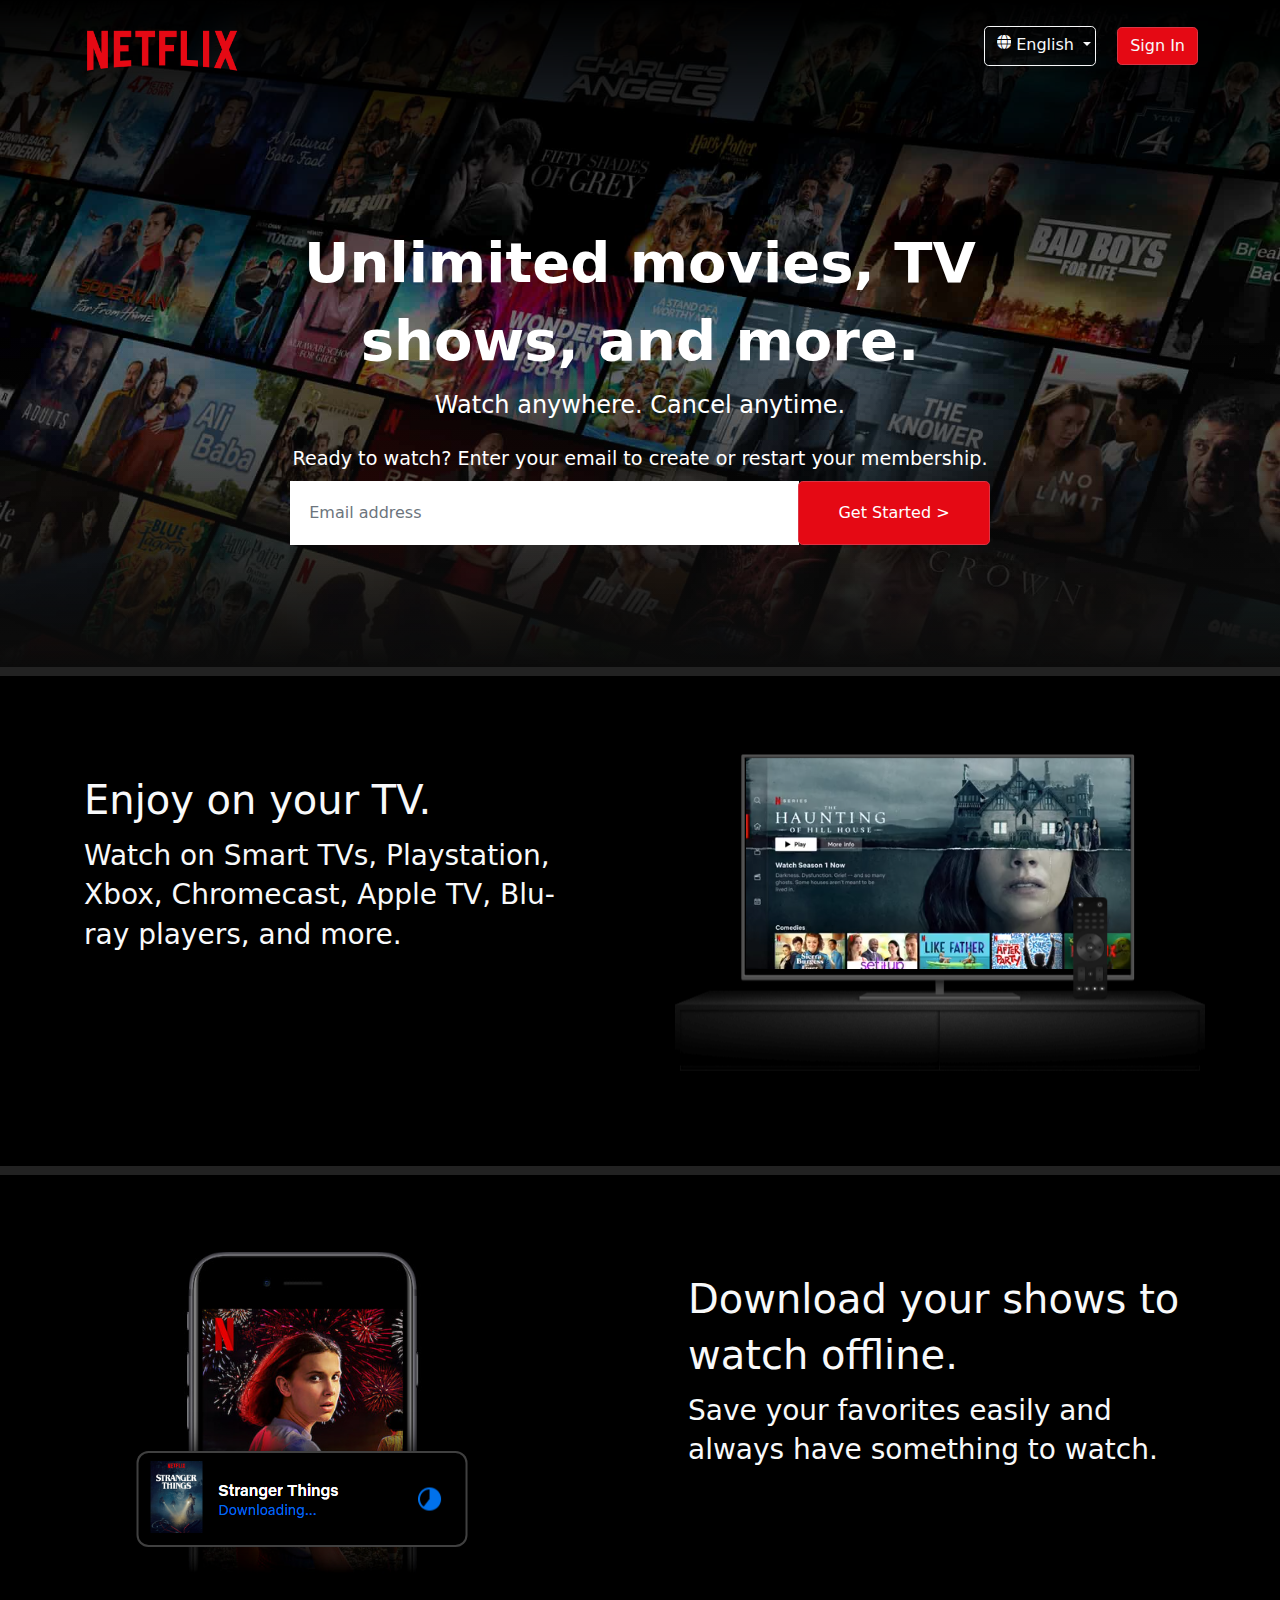
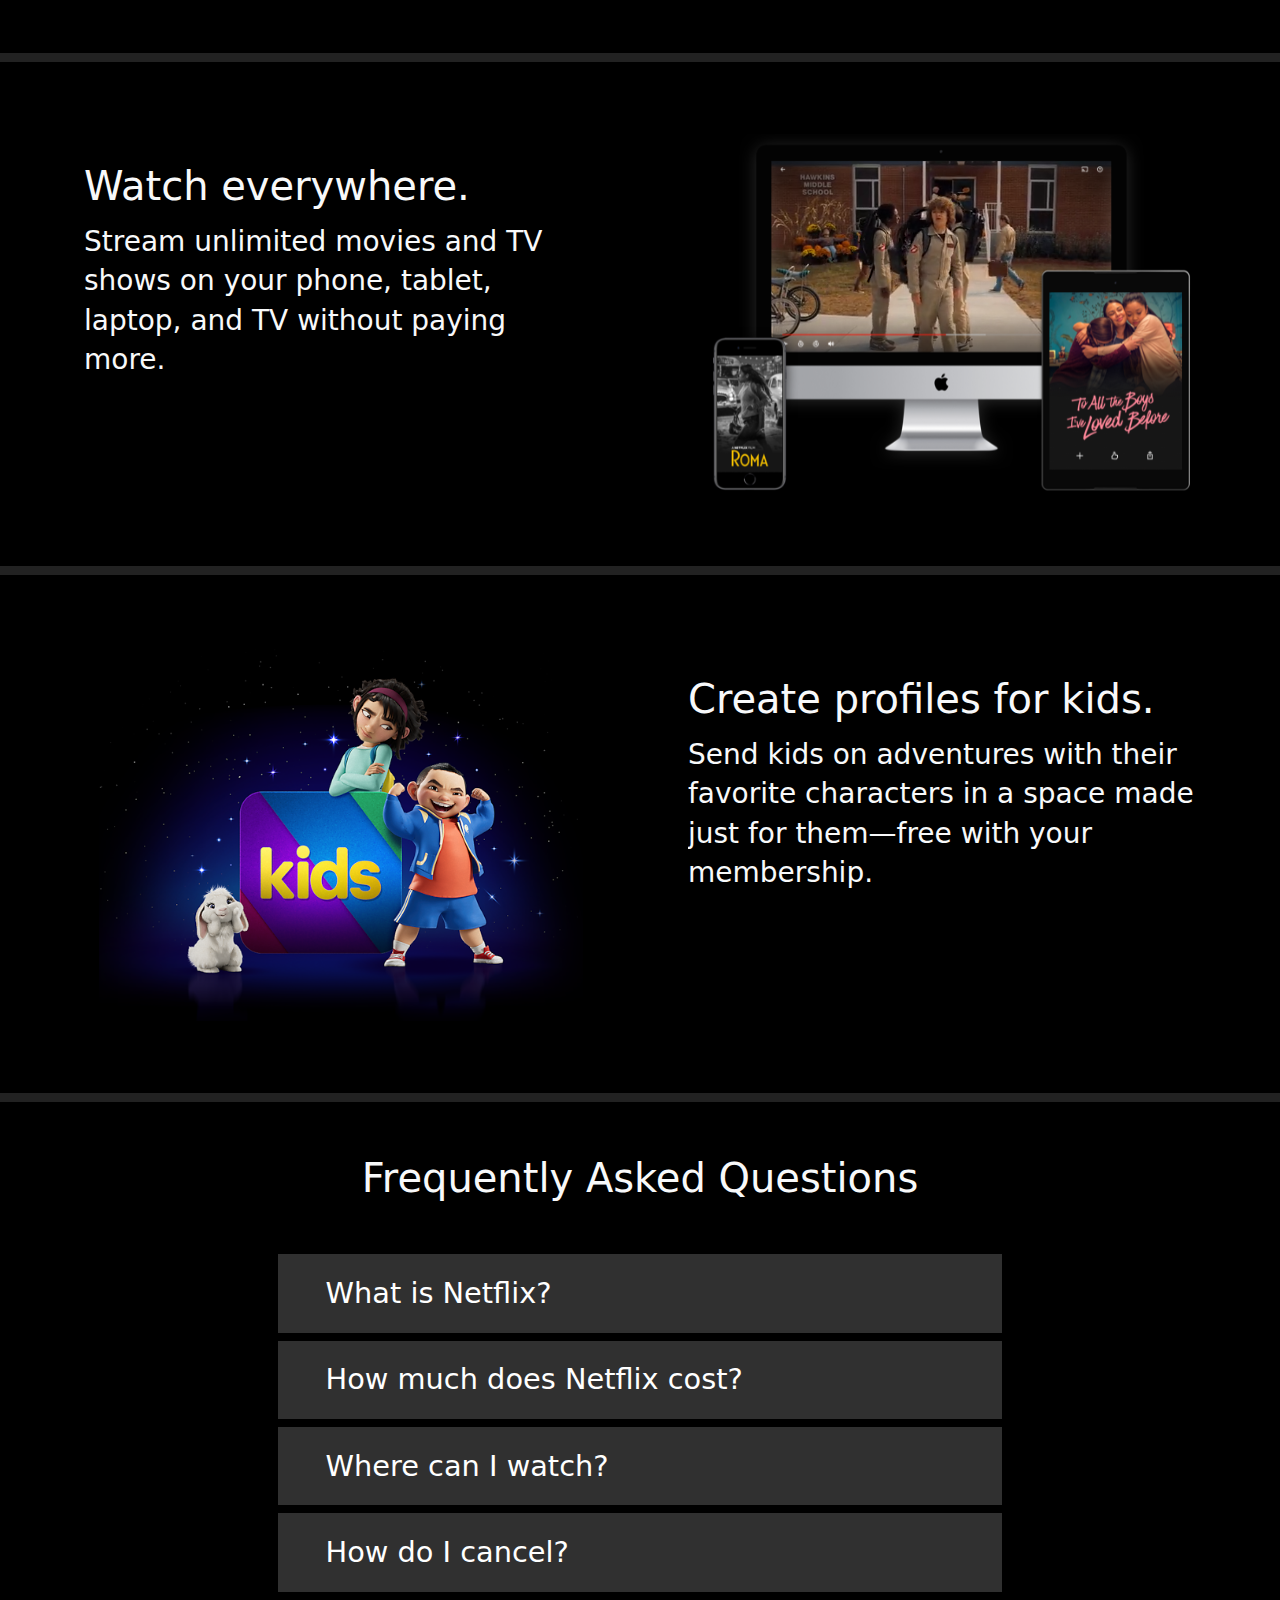
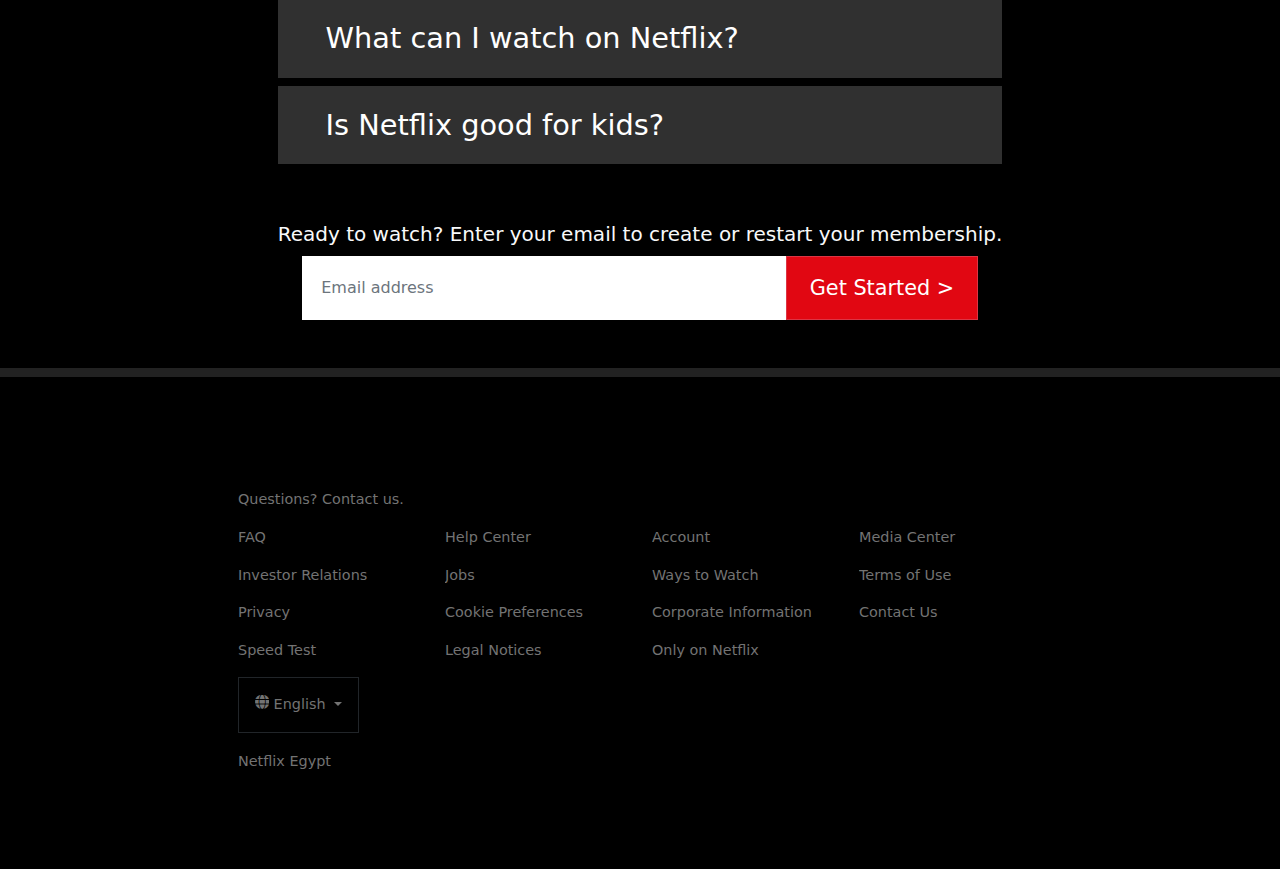
==== index.html @ 87dd5fca "Add Project Files" ====
<!DOCTYPE html>
<html lang="en">
  <head>
    <meta charset="UTF-8" />
    <meta http-equiv="X-UA-Compatible" content="IE=edge" />
    <meta name="viewport" content="width=device-width, initial-scale=1.0" />
    <title>Netflix Egypt - Watch TV Shows Online, Watch Movies Online</title>
    <link rel="icon" type="image/x-icon" href="/img/favi.ico" />
    <!-- BootStrap Css -->
    <link rel="stylesheet" href="bootstrap-5.2.1-dist/css/bootstrap.css" />
    <!-- BootStrap JS -->
    <script src="bootstrap-5.2.1-dist/js/bootstrap.js"></script>
    <!-- Main Style  -->
    <link rel="stylesheet" href="style.css" />
    <!-- Mobile Style -->
    <link
      rel="stylesheet"
      href="mobile.css"
      media="screen and (max-width: 500px)"
    />
    <!-- Tablet Style  -->
    <link
      rel="stylesheet"
      href="tablet.css"
      media="screen and (min-width: 501px) and (max-width: 768px)"
    />
    <!-- FontAwesome -->
    <link rel="stylesheet" href="all.min.css" />
  </head>
  <body>
    <!-- Start Header  -->
    <header id="main-header">
      <div class="container">
        <div class="d-flex justify-content-between">
          <img src="img/Logonetflix.png" alt="logo" id="logo" class="" />
          <div class=""></div>
          <!-- DropDown Menu Start -->
          <div class="text-end">
            <a
              class="btn btn-outline-light dropdown-toggle"
              href="#"
              role="button"
              data-bs-toggle="dropdown"
              aria-expanded="true"
            >
              <i class="fa-solid fa-globe"></i> English
            </a>

            <button type="button" class="btn btn-danger ms-3">
              <a
                class="text-light"
                href="signin.html"
                style="text-decoration: none"
                >Sign In</a
              >
            </button>
          </div>
          <!-- DropDown Menu End -->
        </div>
        <div class="container">
          <!-- Content in Header Start  -->
          <div class="content-header">
            <h1 class="display-4">
              Unlimited movies, TV <br />
              shows, and more.
            </h1>
            <h4>Watch anywhere. Cancel anytime.</h4>
            <h6 class="mt-3">
              Ready to watch? Enter your email to create or restart your
              membership.
            </h6>
            <!-- input Email Start  -->
            <div class="input-group input-email">
              <input
                type="email"
                class="form-control"
                placeholder="Email address"
              />
              <button class="btn btn-danger" type="button">
                Get Started >
              </button>
            </div>
            <!-- input Email End  -->
          </div>
        </div>
        <!-- Content in Header End  -->
      </div>
    </header>
    <!-- End Header  -->

    <!-- Sections Start  -->

    <div
      class="row p-5 text-lg-start text-center"
      style="background-color: black; border-top: 9px solid #222222"
    >
      <div class="text-content col-lg-6 text-light p-5">
        <h1>Enjoy on your TV.</h1>
        <h3>
          Watch on Smart TVs, Playstation, Xbox, Chromecast, Apple TV, Blu-ray
          players, and more.
        </h3>
      </div>
      <div class="img-content col-lg-6 p-4"><img src="img/1.PNG" alt="" /></div>
    </div>

    <div
      class="row p-5 text-lg-start text-center"
      style="background-color: black; border-top: 9px solid #222222"
    >
      <div class="img-content col-lg-6 p-4"><img src="img/2.PNG" alt="" /></div>
      <div class="text-content col-lg-6 text-light p-5">
        <h1>Download your shows to watch offline.</h1>
        <h3>Save your favorites easily and always have something to watch.</h3>
      </div>
    </div>

    <div
      class="row p-5 text-lg-start text-center"
      style="background-color: black; border-top: 9px solid #222222"
    >
      <div class="text-content col-lg-6 text-light p-5">
        <h1>Watch everywhere.</h1>
        <h3>
          Stream unlimited movies and TV shows on your phone, tablet, laptop,
          and TV without paying more.
        </h3>
      </div>
      <div class="img-content col-lg-6 p-4"><img src="img/3.PNG" alt="" /></div>
    </div>

    <div
      class="row p-5 text-lg-start text-center"
      style="background-color: black; border-top: 9px solid #222222"
    >
      <div class="img-content col-lg-6 p-4"><img src="img/4.PNG" alt="" /></div>
      <div class="text-content col-lg-6 text-light p-5">
        <h1>Create profiles for kids.</h1>
        <h3>
          Send kids on adventures with their favorite characters in a space made
          just for them—free with your membership.
        </h3>
      </div>
    </div>

    <!-- Sections End  -->

    <!-- A Collapsible Start  -->

    <div
      class="row p-5 d-flex justify-content-center collap"
      style="background-color: black; border-top: 9px solid #222222"
    >
      <h1
        class="mb-5 text-center text-light"
        style="line-height: 1.4 !important"
      >
        Frequently Asked Questions
      </h1>
      <button type="button" class="collapsible mb-2 ps-5">
        What is Netflix?
      </button>
      <button type="button" class="collapsible mb-2 ps-5">
        How much does Netflix cost?
      </button>
      <button type="button" class="collapsible mb-2 ps-5">
        Where can I watch?
      </button>
      <button type="button" class="collapsible mb-2 ps-5">
        How do I cancel?
      </button>
      <button type="button" class="collapsible mb-2 ps-5">
        What can I watch on Netflix?
      </button>
      <button type="button" class="collapsible mb-2 ps-5">
        Is Netflix good for kids?
      </button>
      <h5
        class="text-light text-center mt-5"
        style="line-height: 1.4 !important"
      >
        Ready to watch? Enter your email to create or restart your membership.
      </h5>
      <!-- input Email Start  -->
      <div class="input-group input-email">
        <input type="email" class="form-control" placeholder="Email address" />
        <button class="btn btn-danger" type="button">Get Started ></button>
      </div>
      <!-- input Email End  -->
    </div>

    <!-- A Collapsible End  -->

    <!-- Footer Start -->
    <footer style="background-color: black; border-top: 9px solid #222222">
      <div class="p-5 m-5 mx-auto" style="max-width: 900px">
        <div class="row footer-links">
          <div class="col-lg-3 col-md-3 d-flex flex-column">
            <a href="">Questions? Contact us.</a><a href="">FAQ</a>
            <a href="">Investor Relations</a> <a href="">Privacy</a>
            <a href="">Speed Test</a>
          </div>
          <div class="col-lg-3 col-md-3 d-flex flex-column">
            <a href="">&#160;</a> <a href="">Help Center</a>
            <a href="">Jobs</a> <a href="">Cookie Preferences</a>
            <a href="">Legal Notices</a>
          </div>
          <div class="col-lg-3 col-md-3 d-flex flex-column">
            <a href="">&#160;</a><a href="">Account</a>
            <a href="">Ways to Watch</a> <a href="">Corporate Information</a>
            <a href="">Only on Netflix</a>
          </div>
          <div class="col-lg-3 col-md-3 d-flex flex-column">
            <a href="">&#160;</a><a href="">Media Center</a>
            <a href="">Terms of Use</a> <a href="">Contact Us</a>
          </div>
        </div>
        <!-- DropDown Menu Start -->
        <div class="mb-3">
          <a
            class="footer-a btn btn-outline-dark dropdown-toggle me-3 last-link"
            href="#"
            role="button"
            data-bs-toggle="dropdown"
            aria-expanded="true"
          >
            <i class="fa-solid fa-globe"></i> English
          </a>
        </div>
        <a class="footer-a" href=""> Netflix Egypt </a>
      </div>
      <!-- DropDown Menu End -->
    </footer>
    <!-- Footer End -->
  </body>
</html>
---- style.css ----
* {
  margin: 0;
  padding: 0;
  box-sizing: border-box !important;
  overflow-x: hidden;
}

#main-header {
  position: relative;
  width: 100%;
  height: 41.7rem;
  padding: 2%;
  background-image: linear-gradient(0deg, rgb(11, 11, 11), rgba(0, 0, 0, 0.397), rgb(0, 0, 0)), url("img/background.jpg");
  background-size: cover;
}
#main-header div div a {
  height: 2.5rem !important;
  width: 7rem !important;
  border-radius: 0.3rem !important;
}
#main-header div div a i {
  font-size: 0.9rem !important;
}
#main-header div div button {
  background-color: #e50914 !important;
  font-size: 1rem !important;
  font-weight: 500 !important;
  border-radius: 0.3rem !important;
}
#main-header div div img {
  width: 10rem !important;
}

.content-header {
  width: 100%;
  position: absolute;
  top: 14rem;
  right: 0rem;
  color: white;
  display: flex;
  flex-direction: column;
  justify-content: center;
  align-items: center;
  text-align: center;
}
.content-header h1 {
  font-weight: bold;
}
.content-header h1,
.content-header h4,
.content-header h6 {
  line-height: 1.4 !important;
}
.content-header h6 {
  font-size: 1.2rem;
}

.input-email {
  margin: 0 140px !important;
  width: 90% !important;
  max-width: 700px;
}
.input-email input {
  border: none !important;
  border-radius: 0 !important;
  padding: 1.2rem !important;
}
.input-email button {
  font-size: 1.3rem !important;
  line-height: 1.1 !important;
  border-radius: 0 !important;
  padding: 1.2rem !important;
  height: 4rem !important;
  width: 12rem !important;
  background-color: #e10712 !important;
}
.input-email button:hover {
  background-color: #f3020e !important;
}

.text-content h1,
.text-content h3 {
  line-height: 1.4 !important;
}

.collapsible {
  background-color: #303030;
  color: #fff;
  cursor: pointer;
  padding: 1.1rem;
  width: 60%;
  border: none;
  text-align: left;
  outline: none;
  font-size: 1.8rem;
}

.footer-links div a {
  text-decoration: none !important;
  color: #737373 !important;
  font-size: 0.9rem !important;
  margin-top: 1rem !important;
}

.footer-a {
  text-decoration: none !important;
  color: #737373 !important;
  font-size: 0.9rem !important;
  margin-top: 1rem !important;
}

.footer-links div a:hover {
  text-decoration: underline !important;
}

.last-link {
  border-radius: 0 !important;
  padding: 1rem !important;
}

#signin-header {
  position: relative;
  width: 100%;
  padding: 2%;
  background-image: linear-gradient(0deg, rgb(11, 11, 11), rgba(0, 0, 0, 0.397), rgb(0, 0, 0)), url("img/background2.jpg");
  background-size: cover;
}
#signin-header div div a {
  height: 2.5rem !important;
  width: 7rem !important;
  border-radius: 0.3rem !important;
}
#signin-header div div a i {
  font-size: 0.9rem !important;
}
#signin-header div div button {
  background-color: #e50914 !important;
  font-size: 1rem !important;
  font-weight: 500 !important;
  border-radius: 0.3rem !important;
}
#signin-header div div img {
  width: 10rem !important;
}

.my-form {
  max-width: 450px;
  margin: 0 auto;
  background-color: rgba(0, 0, 0, 0.8);
  color: white;
}
.my-form input {
  background-color: #333333;
  color: white;
  border: 0;
  padding: 1rem !important;
}
.my-form div {
  font-size: 0.85rem !important;
  color: #737373 !important;
}
.my-form div button {
  background-color: #e10712 !important;
}

.sign-up {
  text-decoration: none;
  font-size: 1.1rem !important;
}

.sign-up:hover {
  text-decoration: underline;
}

/*# sourceMappingURL=style.css.map */
---- mobile.css ----
#main-header {
  height: 34rem;
  background-image: linear-gradient(0deg, rgb(11, 11, 11), rgba(255, 255, 255, 0.048), rgb(0, 0, 0)), url("img/background.jpg");
}
#main-header div div a {
  height: 2.1rem !important;
  width: 6rem !important;
  border-radius: 0rem !important;
  font-size: 0.8rem !important;
}
#main-header div div a i {
  font-size: 0.7rem !important;
}
#main-header div div button {
  background-color: #e50914 !important;
  font-size: 0.7rem !important;
  font-weight: bold !important;
  border-radius: 0rem !important;
}
#main-header div div img {
  width: 7rem !important;
}

.content-header {
  width: 100%;
  position: absolute;
  top: 9rem;
  right: 0rem;
  color: white;
  display: flex;
  flex-direction: column;
  justify-content: center;
  align-items: center;
  text-align: center;
}
.content-header h1 {
  font-weight: bold;
  font-size: 1.8rem !important;
}
.content-header h1,
.content-header h4,
.content-header h6 {
  line-height: 1.4 !important;
}
.content-header h4 {
  font-size: 1.1rem;
}
.content-header h6 {
  max-width: 20rem !important;
  font-size: 1.1rem;
}

.input-email {
  width: 100% !important;
  display: flex;
  flex-direction: column;
  justify-content: center;
  align-items: center;
}
.input-email input {
  width: 22rem !important;
  height: 3rem !important;
}
.input-email button {
  font-size: 1rem !important;
  line-height: 0.5 !important;
  margin-top: 1rem;
  height: 3rem !important;
  width: 10rem !important;
}

.img-content {
  width: 32rem !important;
  display: flex !important;
  justify-content: center !important;
  align-items: center !important;
}

.text-content {
  text-align: center;
}
.text-content h1 {
  font-size: 1.8rem !important;
}
.text-content h3 {
  font-size: 1.1rem !important;
}

.collapsible {
  background-color: #303030;
  color: #fff;
  cursor: pointer;
  padding: 1rem;
  width: 100%;
  border: none;
  text-align: left;
  outline: none;
  font-size: 1.1rem;
}

.collap h5 {
  font-size: 1.1rem;
}

/*# sourceMappingURL=mobile.css.map */
---- tablet.css ----
.img-content {
  display: flex !important;
  justify-content: center !important;
  align-items: center !important;
  text-align: center !important;
}

.text-content {
  text-align: center;
}

.collapsible {
  background-color: #303030;
  color: #fff;
  cursor: pointer;
  padding: 1.1rem;
  width: 90%;
  border: none;
  text-align: left;
  outline: none;
  font-size: 1.4rem;
}

/*# sourceMappingURL=tablet.css.map */
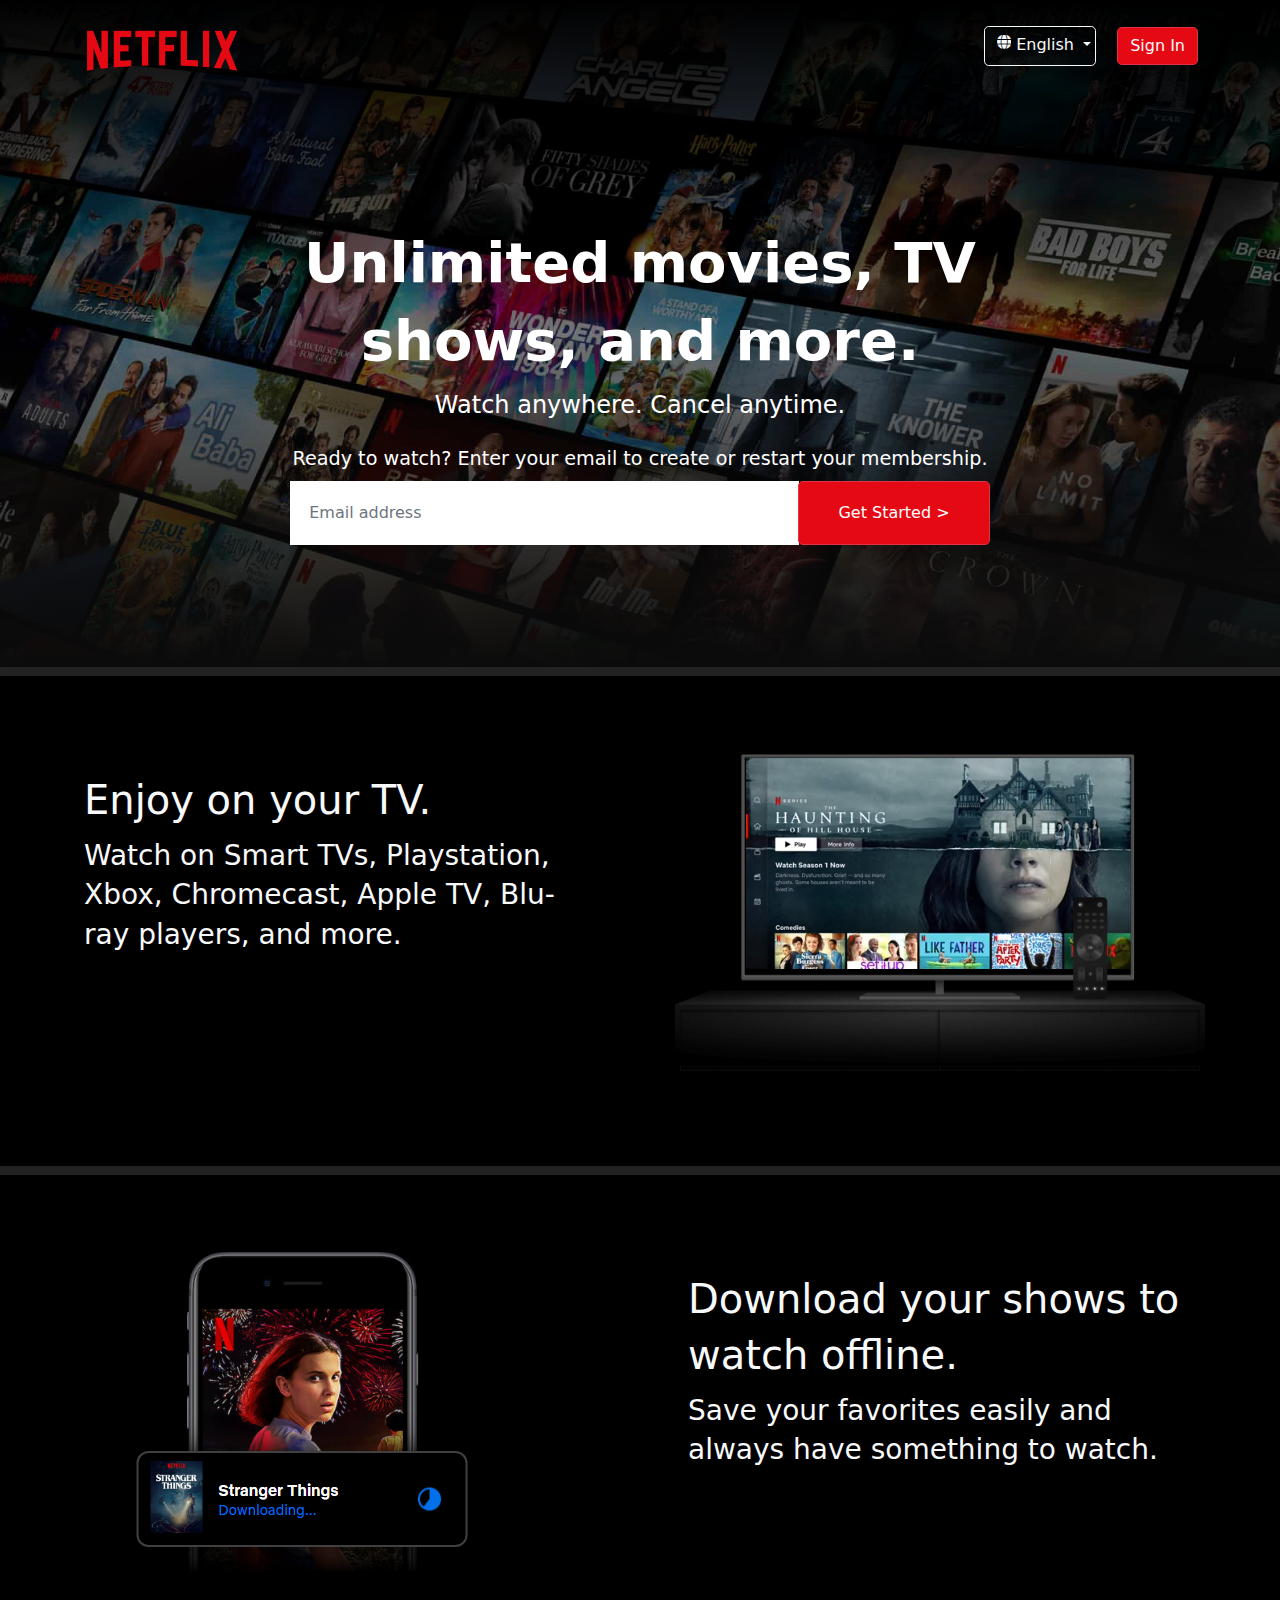
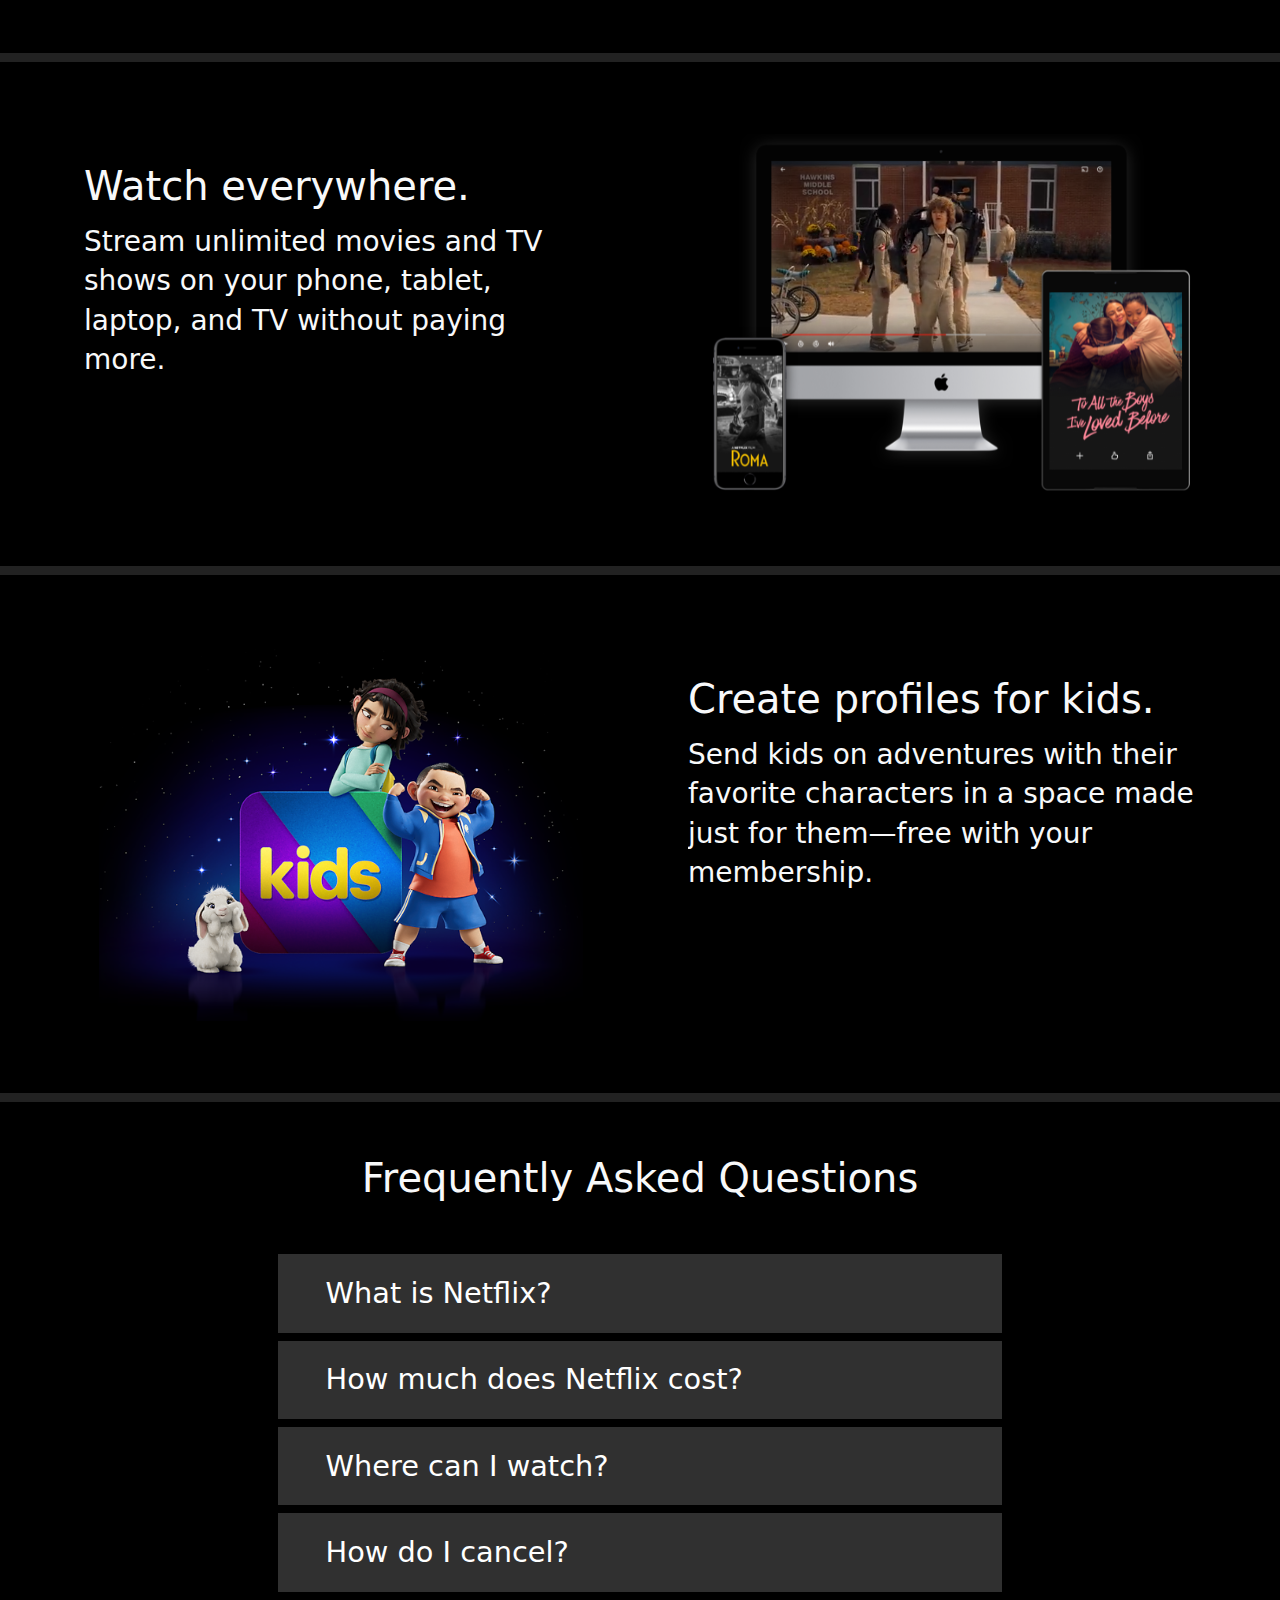
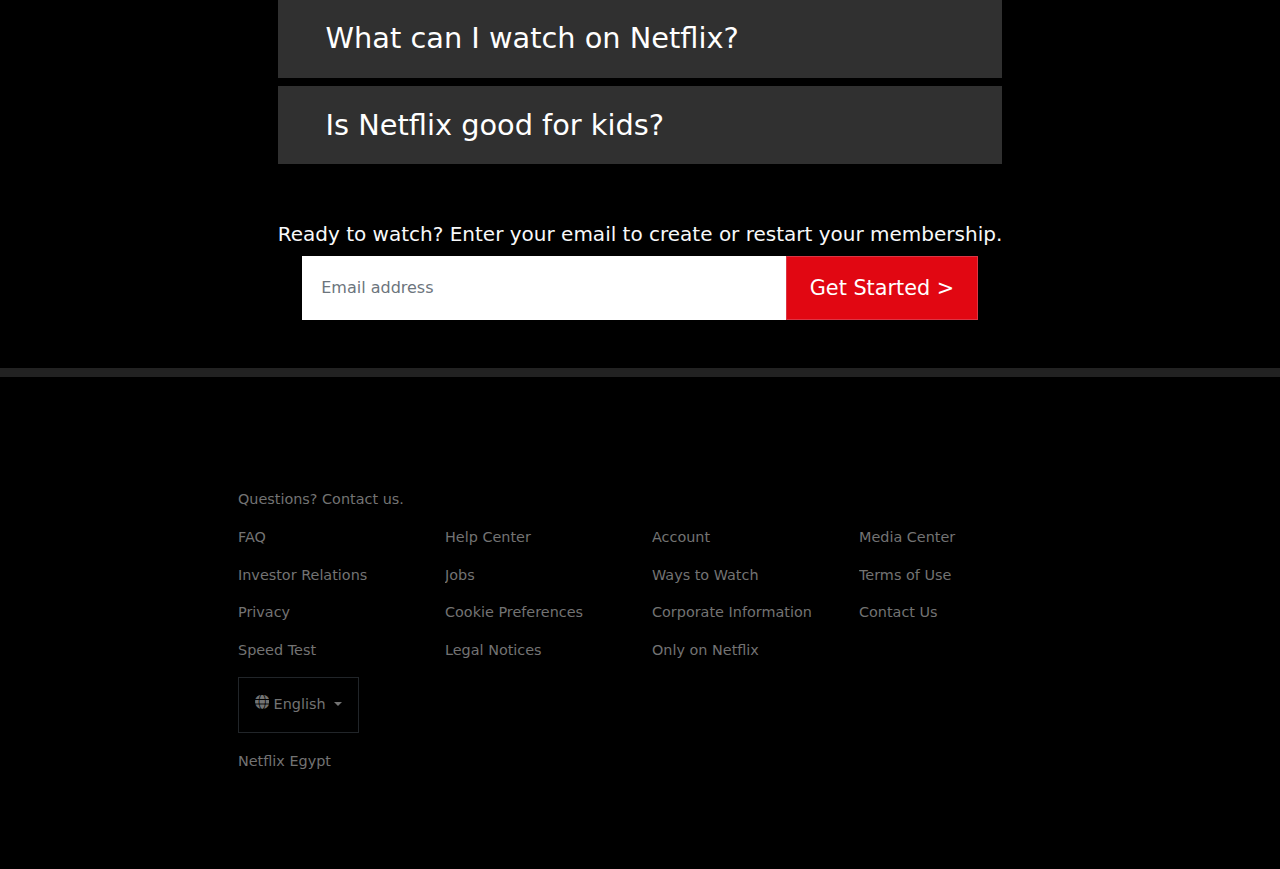
==== commit aa7959a8: "Fix icon" ====
--- a/index.html
+++ b/index.html
@@ -26,6 +26,7 @@
     />
     <!-- FontAwesome -->
     <link rel="stylesheet" href="all.min.css" />
+    <link rel="stylesheet" href="https://cdnjs.cloudflare.com/ajax/libs/font-awesome/6.2.0/css/all.min.css">
   </head>
   <body>
     <!-- Start Header  -->
--- a/mobile.css
+++ b/mobile.css
@@ -53,7 +53,6 @@
 .input-email {
   width: 100% !important;
   display: flex;
-  flex-direction: column;
   justify-content: center;
   align-items: center;
 }
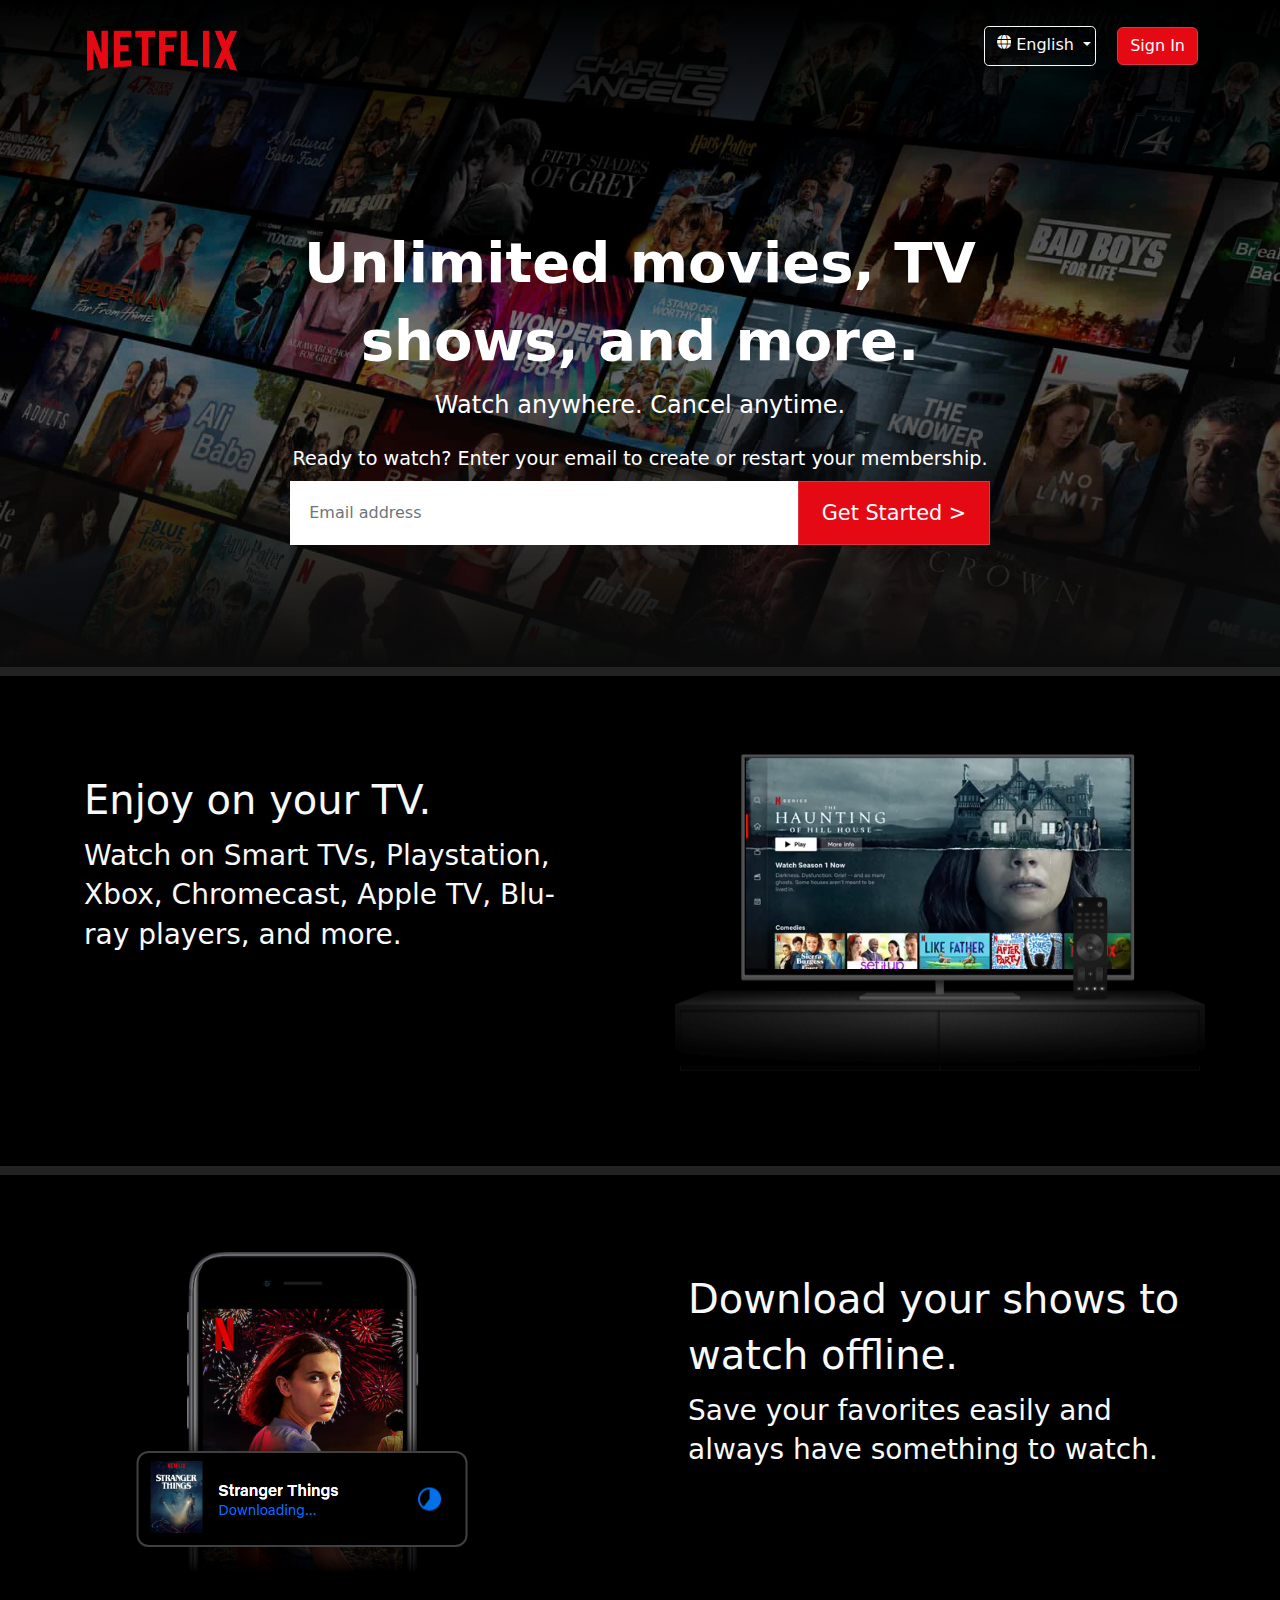
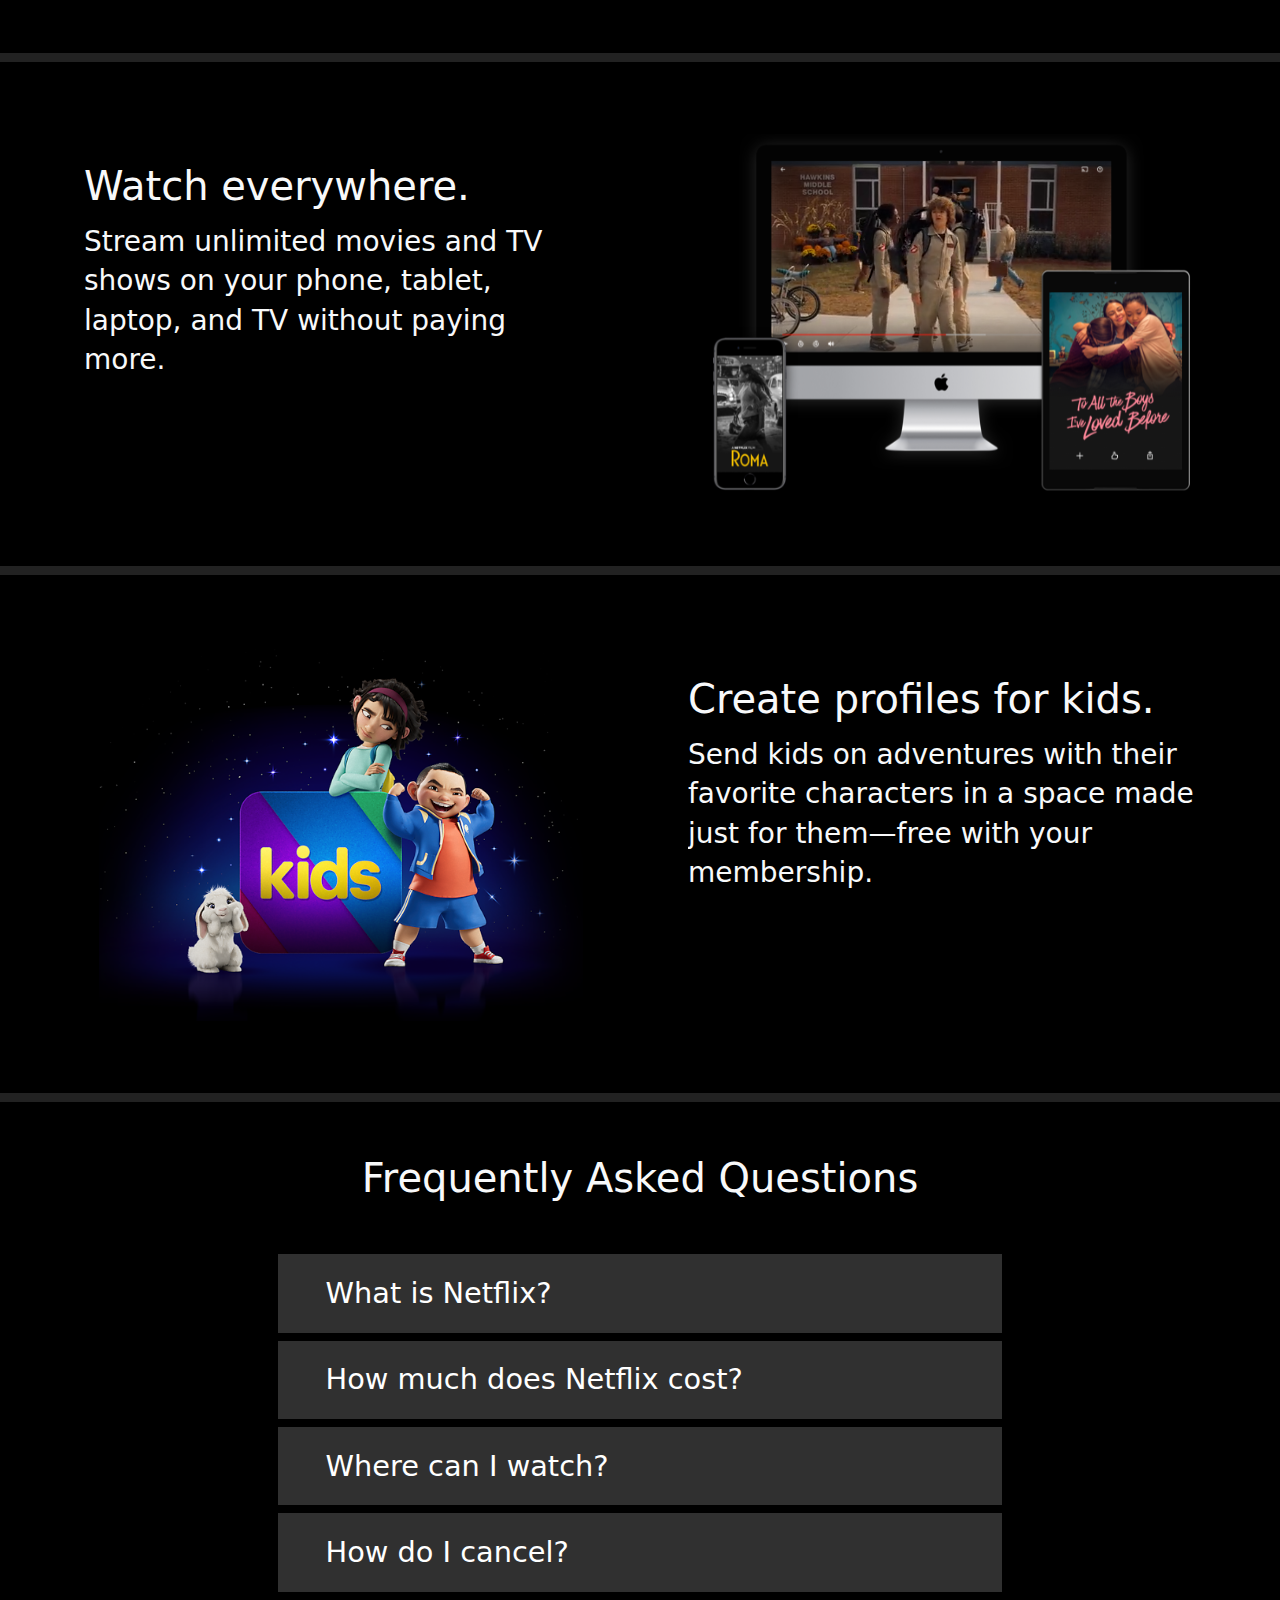
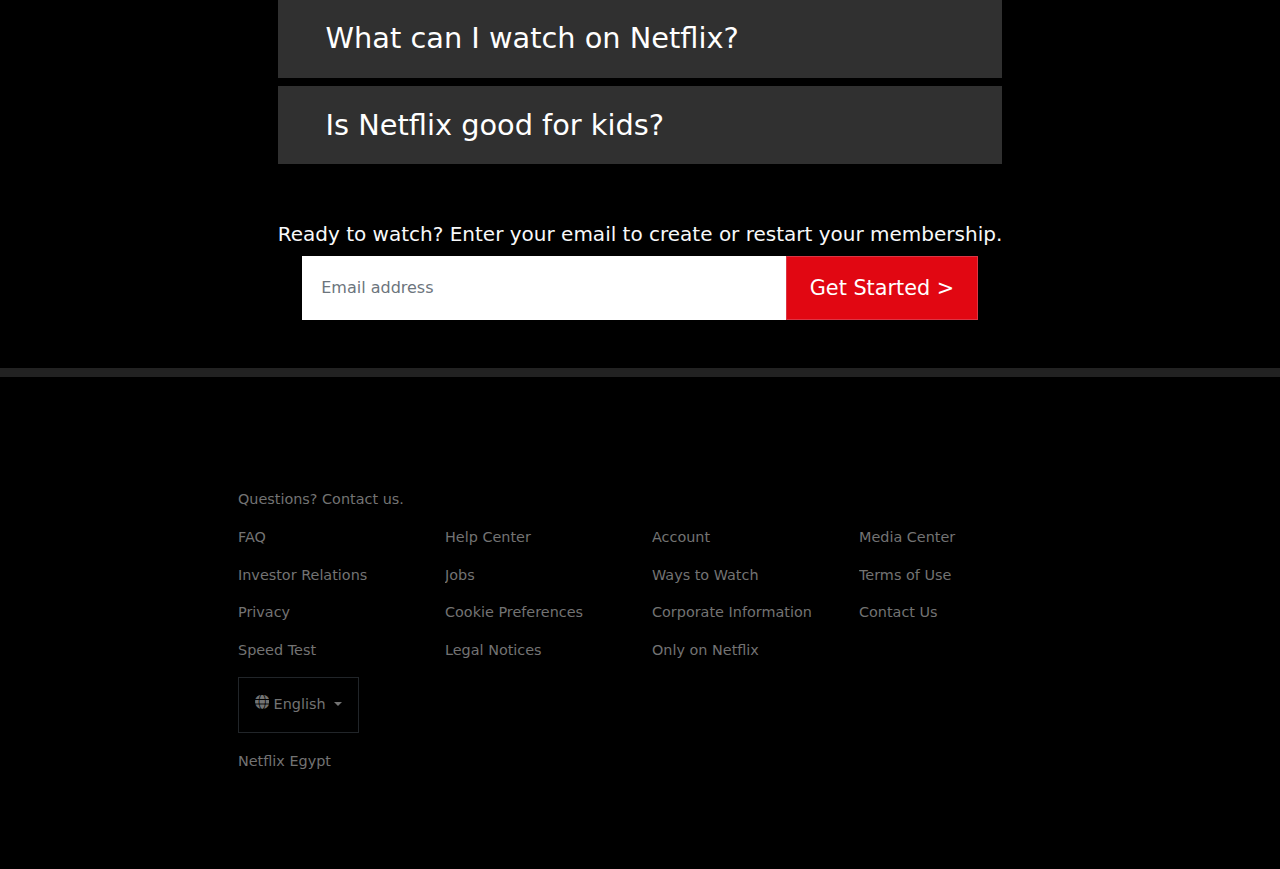
==== commit af40f832: "Fix Style" ====
--- a/index.html
+++ b/index.html
@@ -76,6 +76,7 @@
                 type="email"
                 class="form-control"
                 placeholder="Email address"
+              
               />
               <button class="btn btn-danger" type="button">
                 Get Started >
--- a/style.css
+++ b/style.css
@@ -23,9 +23,6 @@
 }
 #main-header div div button {
   background-color: #e50914 !important;
-  font-size: 1rem !important;
-  font-weight: 500 !important;
-  border-radius: 0.3rem !important;
 }
 #main-header div div img {
   width: 10rem !important;
--- a/mobile.css
+++ b/mobile.css
@@ -13,8 +13,6 @@
 }
 #main-header div div button {
   background-color: #e50914 !important;
-  font-size: 0.7rem !important;
-  font-weight: bold !important;
   border-radius: 0rem !important;
 }
 #main-header div div img {
@@ -50,8 +48,11 @@
   font-size: 1.1rem;
 }
 
+.input-group > .form-control {
+  flex: 0 0 auto !important;
+}
+
 .input-email {
-  width: 100% !important;
   display: flex;
   justify-content: center;
   align-items: center;
@@ -79,10 +80,10 @@
   text-align: center;
 }
 .text-content h1 {
-  font-size: 1.8rem !important;
+  font-size: 1.7rem !important;
 }
 .text-content h3 {
-  font-size: 1.1rem !important;
+  font-size: 1rem !important;
 }
 
 .collapsible {
